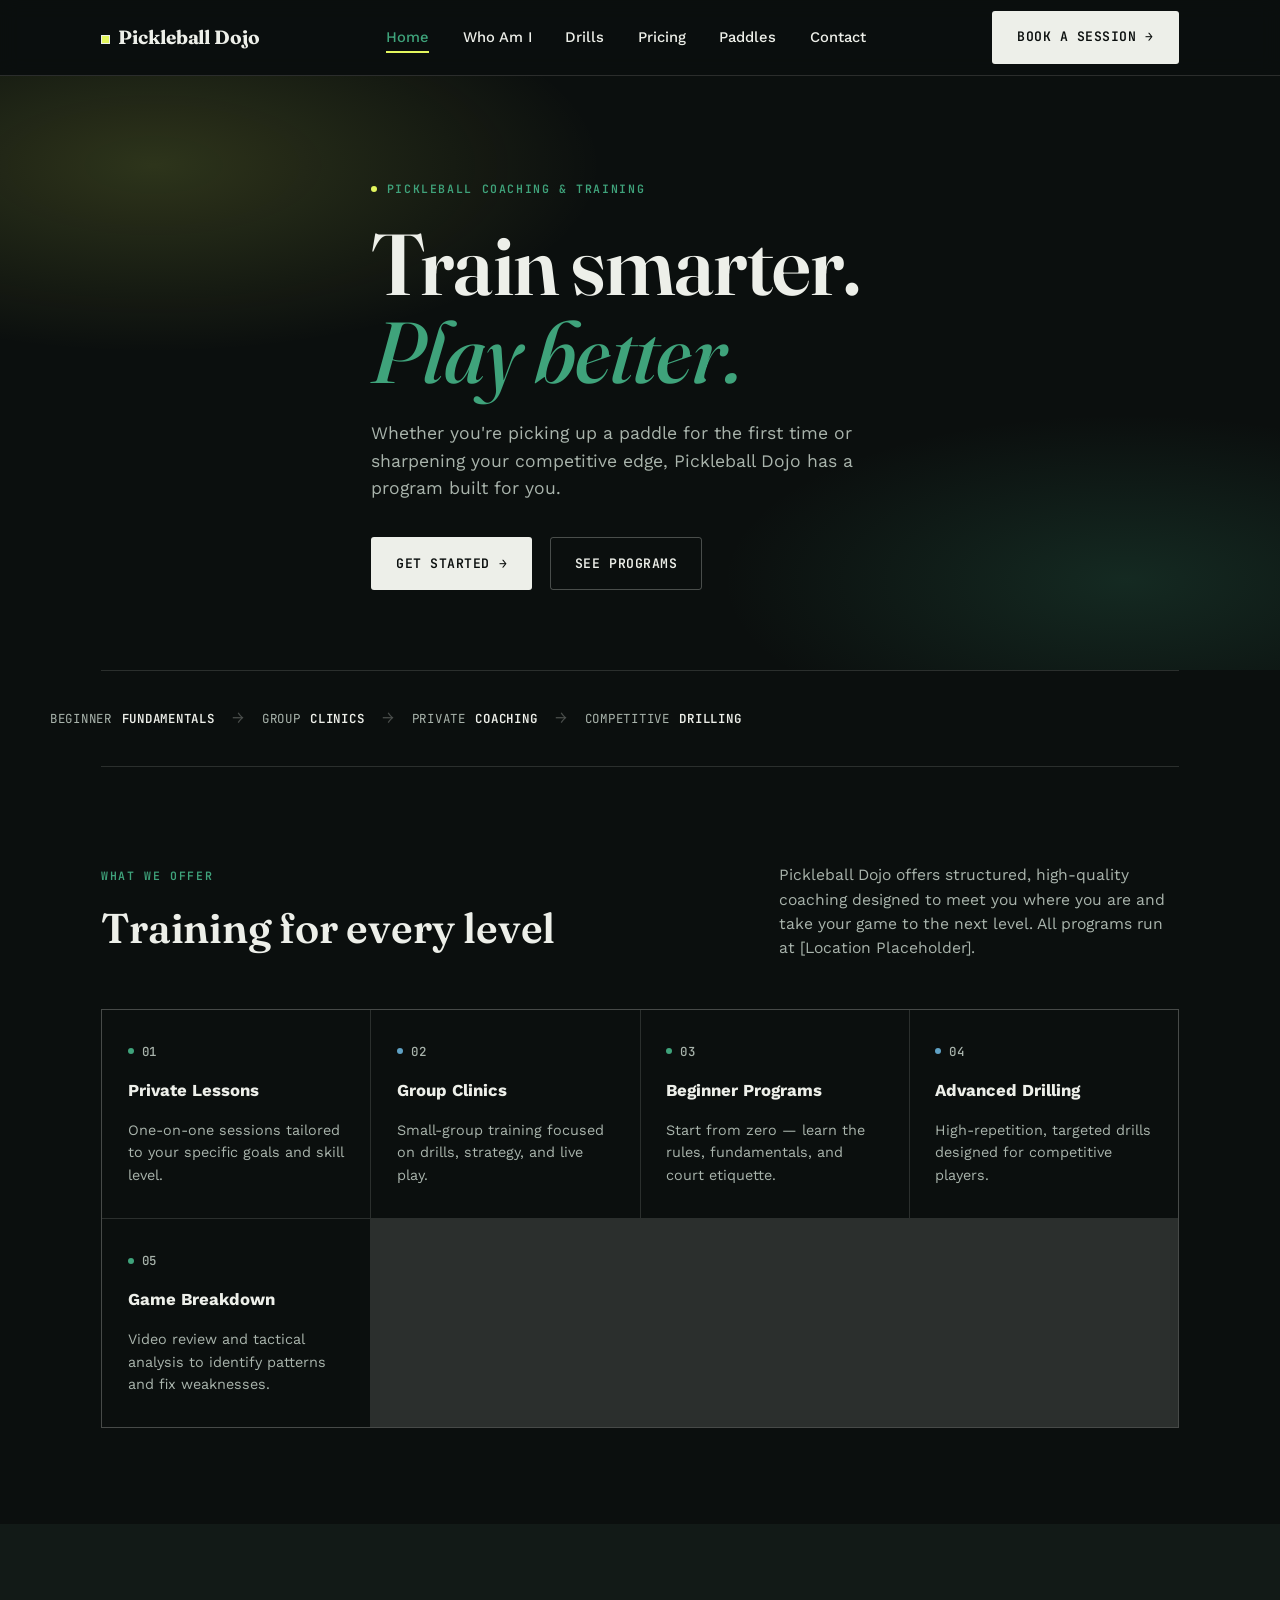
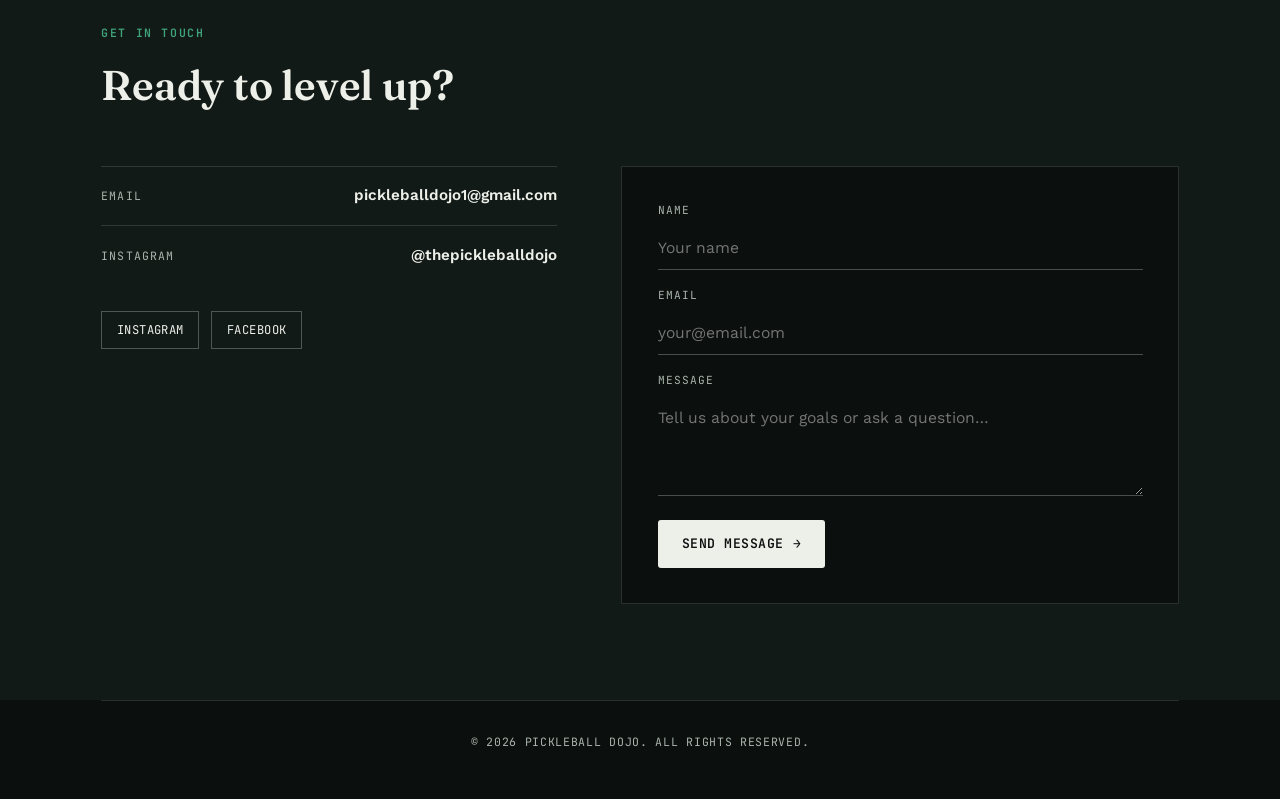
==== index.html @ ff153792 "Redesign site: dark court-inspired palette, Fraunces display type, level-path strip, quiet numbered " ====
<!DOCTYPE html>
<html lang="en">
<head>
  <meta charset="UTF-8" />
  <meta name="viewport" content="width=device-width, initial-scale=1.0" />
  <meta name="description" content="Pickleball Dojo — expert pickleball coaching and training programs for all skill levels." />
  <title>Pickleball Dojo</title>
  <link rel="preconnect" href="https://fonts.googleapis.com">
  <link rel="preconnect" href="https://fonts.gstatic.com" crossorigin>
  <link href="https://fonts.googleapis.com/css2?family=Fraunces:ital,opsz,wght@0,9..144,500;0,9..144,600;0,9..144,700;1,9..144,500&family=Work+Sans:wght@400;500;600;700&family=JetBrains+Mono:wght@500;600&display=swap" rel="stylesheet">
  <link rel="stylesheet" href="style.css" />
</head>
<body>

  <!-- ===== NAV ===== -->
  <header>
    <div class="wrap nav-row">
      <a href="index.html" class="brand"><span class="mark"></span>Pickleball Dojo</a>
      <ul class="nav-links">
        <li><a href="index.html" class="active">Home</a></li>
        <li><a href="about.html">Who Am I</a></li>
        <li><a href="drills.html">Drills</a></li>
        <li><a href="pricing.html">Pricing</a></li>
        <li><a href="paddles.html">Paddles</a></li>
        <li><a href="index.html#contact">Contact</a></li>
      </ul>
      <a href="#contact" class="btn btn-primary nav-cta">Book a session <span class="arrow">→</span></a>
      <button class="nav-toggle" aria-label="Toggle navigation" aria-expanded="false">
        <span></span><span></span><span></span>
      </button>
    </div>
  </header>

  <!-- ===== HERO ===== -->
  <section class="hero" id="home">
    <div class="hero-split" aria-hidden="true"></div>
    <div class="wrap hero-grid">
      <div class="hero-eyebrow-row"><span class="dot"></span><span class="eyebrow">Pickleball Coaching &amp; Training</span></div>
      <h1>Train smarter.<br><em>Play better.</em></h1>
      <p class="lede">
        <!-- TODO: Replace with your real tagline/description -->
        Whether you're picking up a paddle for the first time or sharpening your competitive edge, Pickleball Dojo has a program built for you.
      </p>
      <div class="hero-actions">
        <a href="#contact" class="btn btn-primary">Get started <span class="arrow">→</span></a>
        <a href="#services" class="btn btn-ghost">See programs</a>
      </div>
    </div>
  </section>

  <div class="wrap"><div class="rule"></div></div>
  <div class="wrap path">
    <div class="path-step">Beginner <b>Fundamentals</b></div>
    <span class="path-arrow">→</span>
    <div class="path-step">Group <b>Clinics</b></div>
    <span class="path-arrow">→</span>
    <div class="path-step">Private <b>Coaching</b></div>
    <span class="path-arrow">→</span>
    <div class="path-step">Competitive <b>Drilling</b></div>
  </div>
  <div class="wrap"><div class="rule"></div></div>

  <!-- ===== SERVICES ===== -->
  <section id="services">
    <div class="wrap">
      <div class="section-head reveal">
        <div>
          <span class="eyebrow">What we offer</span>
          <h2>Training for every level</h2>
        </div>
        <p>
          <!-- TODO: Replace with your real about/intro paragraph -->
          Pickleball Dojo offers structured, high-quality coaching designed to meet you where you are and take your game to the next level. All programs run at [Location Placeholder].
        </p>
      </div>
    </div>
    <div class="wrap">
      <div class="cards reveal">
        <div class="card">
          <span class="tile"><span class="dot"></span>01</span>
          <h3>Private Lessons</h3>
          <p>One-on-one sessions tailored to your specific goals and skill level.</p>
        </div>
        <div class="card">
          <span class="tile"><span class="dot"></span>02</span>
          <h3>Group Clinics</h3>
          <p>Small-group training focused on drills, strategy, and live play.</p>
        </div>
        <div class="card">
          <span class="tile"><span class="dot"></span>03</span>
          <h3>Beginner Programs</h3>
          <p>Start from zero — learn the rules, fundamentals, and court etiquette.</p>
        </div>
        <div class="card">
          <span class="tile"><span class="dot"></span>04</span>
          <h3>Advanced Drilling</h3>
          <p>High-repetition, targeted drills designed for competitive players.</p>
        </div>
        <div class="card">
          <span class="tile"><span class="dot"></span>05</span>
          <h3>Game Breakdown</h3>
          <p>Video review and tactical analysis to identify patterns and fix weaknesses.</p>
        </div>
      </div>
    </div>
  </section>

  <!-- ===== CONTACT ===== -->
  <section id="contact">
    <div class="wrap">
      <div class="section-head reveal">
        <div>
          <span class="eyebrow">Get in touch</span>
          <h2>Ready to level up?</h2>
        </div>
      </div>
      <div class="contact-grid reveal">
        <div>
          <div class="info-row"><span class="k">Email</span><a href="mailto:pickleballdojo1@gmail.com">pickleballdojo1@gmail.com</a></div>
          <div class="info-row"><span class="k">Instagram</span><a href="https://www.instagram.com/thepickleballdojo/" target="_blank" rel="noopener">@thepickleballdojo</a></div>
          <div class="social-row">
            <a href="https://www.instagram.com/thepickleballdojo/" target="_blank" rel="noopener">Instagram</a>
            <!-- TODO: Replace # with your real Facebook URL -->
            <a href="#" target="_blank" rel="noopener">Facebook</a>
          </div>
        </div>

        <!--
          TODO: To make this form work on GitHub Pages:
          1. Sign up free at https://formspree.io
          2. Create a form and copy your endpoint ID
          3. Replace REPLACE_ME below with your Formspree form ID
          e.g. action="https://formspree.io/f/abcd1234"
        -->
        <form action="https://formspree.io/f/REPLACE_ME" method="POST">
          <div class="field"><label for="name">Name</label><input id="name" name="name" type="text" placeholder="Your name" required /></div>
          <div class="field"><label for="email">Email</label><input id="email" name="email" type="email" placeholder="your@email.com" required /></div>
          <div class="field"><label for="message">Message</label><textarea id="message" name="message" placeholder="Tell us about your goals or ask a question…" required></textarea></div>
          <button class="btn btn-primary" type="submit">Send message <span class="arrow">→</span></button>
        </form>
      </div>
    </div>
  </section>

  <!-- ===== FOOTER ===== -->
  <div class="wrap">
    <footer>
      <p>&copy; 2026 Pickleball Dojo. All rights reserved.</p>
    </footer>
  </div>

  <script src="nav.js" defer></script>
</body>
</html>
---- style.css ----
/* ============================================================
   Tokens — committed dark identity ("Night Match" ground +
   Fraunces display type). Not a light/dark toggle: this is
   the site's actual palette.
   ============================================================ */
:root {
  --paper: #0B0F0E;
  --paper-raised: #121A17;
  --ink: #EDEFE9;
  --ink-soft: #A9B4AC;
  --court-green: #3FA37B;
  --court-green-deep: #2E7F5E;
  --court-blue: #5FA1C4;
  --court-blue-deep: #4A87A6;
  --optic: #E3F65E;
  --optic-ink: #15200B;
  --line: rgba(237, 239, 233, 0.14);
  --line-strong: rgba(237, 239, 233, 0.28);
  --shadow: 0 1px 2px rgba(0,0,0,0.35);

  --display: "Fraunces", Georgia, serif;
  --body: "Work Sans", system-ui, sans-serif;
  --mono: "JetBrains Mono", ui-monospace, monospace;

  --nav-h: 76px;
  --edge: clamp(1.5rem, 4vw, 3.5rem);
}

/* ============================================================
   Reset & Base
   ============================================================ */
* { box-sizing: border-box; }
html { scroll-behavior: smooth; }
body {
  margin: 0;
  background: var(--paper);
  color: var(--ink);
  font-family: var(--body);
  line-height: 1.55;
  -webkit-font-smoothing: antialiased;
}
img { max-width: 100%; display: block; }
a { color: inherit; }
h1, h2, h3 { font-family: var(--display); text-wrap: balance; margin: 0; }
p { margin: 0; }
ul { margin: 0; padding: 0; list-style: none; }
button { font-family: inherit; }
:focus-visible { outline: 2px solid var(--optic); outline-offset: 3px; }

.wrap {
  max-width: 1180px;
  margin: 0 auto;
  padding-left: var(--edge);
  padding-right: var(--edge);
}

.rule { border-top: 1px solid var(--line); }

.eyebrow {
  font-family: var(--mono);
  font-size: 0.72rem;
  font-weight: 600;
  letter-spacing: 0.14em;
  text-transform: uppercase;
  color: var(--court-green);
}

/* ============================================================
   Buttons
   ============================================================ */
.btn {
  display: inline-flex;
  align-items: center;
  gap: 0.55rem;
  font-family: var(--mono);
  font-size: 0.82rem;
  font-weight: 600;
  letter-spacing: 0.04em;
  text-transform: uppercase;
  text-decoration: none;
  padding: 0.95rem 1.5rem;
  border-radius: 3px;
  border: 1px solid transparent;
  cursor: pointer;
  transition: transform 0.15s ease, background 0.15s ease, color 0.15s ease, border-color .15s ease;
}
.btn-primary {
  background: var(--ink);
  color: var(--paper);
}
.btn-primary:hover { transform: translateY(-2px); background: var(--optic); color: var(--optic-ink); }
.btn-primary .arrow { transition: transform .2s ease; }
.btn-primary:hover .arrow { transform: translateX(3px); }

.btn-ghost {
  background: transparent;
  border-color: var(--line-strong);
  color: var(--ink);
}
.btn-ghost:hover { border-color: var(--court-green); color: var(--court-green); }

/* ============================================================
   Nav
   ============================================================ */
header {
  position: sticky;
  top: 0;
  z-index: 50;
  height: var(--nav-h);
  display: flex;
  align-items: center;
  background: color-mix(in srgb, var(--paper) 86%, transparent);
  backdrop-filter: blur(10px);
  -webkit-backdrop-filter: blur(10px);
  border-bottom: 1px solid var(--line);
}
.nav-row {
  display: flex;
  align-items: center;
  justify-content: space-between;
  width: 100%;
}
.brand {
  display: flex;
  align-items: baseline;
  gap: 0.5rem;
  text-decoration: none;
  font-family: var(--display);
  font-weight: 700;
  font-size: 1.2rem;
  letter-spacing: -0.005em;
}
.brand .mark {
  width: 9px; height: 9px;
  background: var(--optic);
  border: 1px solid var(--ink);
  display: inline-block;
}

.nav-links {
  display: flex;
  align-items: center;
  gap: 2.1rem;
}
.nav-links a {
  font-size: 0.92rem;
  font-weight: 500;
  text-decoration: none;
  position: relative;
  padding: 0.3rem 0;
}
.nav-links a.active { color: var(--court-green); }
.nav-links a:not(.active):hover { color: var(--court-green); }
.nav-links a.active::after {
  content: "";
  position: absolute;
  left: 0; right: 0; bottom: -2px;
  height: 2px;
  background: var(--optic);
}
.nav-cta { display: none; }
@media (min-width: 900px) { .nav-cta { display: inline-flex; } }

.nav-toggle {
  display: flex;
  flex-direction: column;
  gap: 5px;
  background: none;
  border: none;
  cursor: pointer;
  padding: 0.4rem;
}
.nav-toggle span { width: 22px; height: 2px; background: var(--ink); }
@media (min-width: 900px) { .nav-toggle { display: none; } }
@media (max-width: 899px) {
  .nav-links {
    position: fixed;
    inset: var(--nav-h) 0 auto 0;
    flex-direction: column;
    align-items: stretch;
    gap: 0;
    background: var(--paper);
    border-bottom: 1px solid var(--line);
    max-height: 0;
    overflow: hidden;
    transition: max-height .25s ease;
  }
  .nav-links.open { max-height: 420px; }
  .nav-links a {
    padding: 1rem var(--edge);
    border-top: 1px solid var(--line);
  }
  .nav-links a.active::after { display: none; }
}

/* ============================================================
   Hero
   ============================================================ */
.hero {
  position: relative;
  overflow: hidden;
  padding-top: clamp(3.5rem, 9vw, 6.5rem);
  padding-bottom: clamp(3rem, 7vw, 5rem);
}
.hero-split {
  position: absolute;
  inset: 0;
  z-index: -1;
  background:
    radial-gradient(50% 45% at 12% 15%, color-mix(in srgb, var(--optic) 16%, transparent), transparent 70%),
    radial-gradient(45% 40% at 88% 85%, color-mix(in srgb, var(--court-green) 18%, transparent), transparent 70%);
}
.hero-grid { max-width: 640px; }

.hero-eyebrow-row {
  display: flex;
  align-items: center;
  gap: 0.6rem;
  margin-bottom: 1.4rem;
}
.hero-eyebrow-row .dot {
  width: 6px; height: 6px; border-radius: 50%;
  background: var(--optic);
}

.hero h1 {
  font-optical-sizing: auto;
  font-size: clamp(2.8rem, 7.2vw, 5.4rem);
  font-weight: 600;
  line-height: 1.02;
  letter-spacing: -0.01em;
}
.hero h1 em {
  font-style: italic;
  font-weight: 500;
  color: var(--court-green);
}

.hero p.lede {
  margin-top: 1.5rem;
  font-size: 1.1rem;
  color: var(--ink-soft);
  max-width: 46ch;
}

.hero-actions {
  display: flex;
  align-items: center;
  gap: 1.1rem;
  margin-top: 2.2rem;
  flex-wrap: wrap;
}

/* ============================================================
   Level path strip
   ============================================================ */
.path {
  padding: 2.2rem 0;
  display: flex;
  align-items: center;
  gap: 0;
  overflow-x: auto;
}
.path-step {
  display: flex;
  align-items: baseline;
  gap: 0.6rem;
  font-family: var(--mono);
  font-size: 0.78rem;
  letter-spacing: 0.06em;
  text-transform: uppercase;
  color: var(--ink-soft);
  white-space: nowrap;
  padding-right: 1.1rem;
}
.path-step b { color: var(--ink); font-weight: 600; }
.path-arrow { color: var(--line-strong); padding-right: 1.1rem; }

/* ============================================================
   Section shared
   ============================================================ */
section { padding: clamp(3.5rem, 8vw, 6rem) 0; }
.section-head {
  display: flex;
  justify-content: space-between;
  align-items: flex-end;
  gap: 2rem;
  margin-bottom: 3rem;
  flex-wrap: wrap;
}
.section-head h2 {
  font-optical-sizing: auto;
  font-size: clamp(1.9rem, 3.6vw, 2.6rem);
  font-weight: 600;
  letter-spacing: -0.005em;
  margin-top: 0.5rem;
}
.section-head p {
  max-width: 40ch;
  color: var(--ink-soft);
  font-size: 0.98rem;
}

.reveal {
  opacity: 0;
  transform: translateY(14px);
  transition: opacity .5s ease, transform .5s ease;
}
.reveal.in { opacity: 1; transform: none; }
@media (prefers-reduced-motion: reduce) {
  .reveal { opacity: 1; transform: none; transition: none; }
}

/* ============================================================
   Services — "shot cards"
   ============================================================ */
.cards {
  display: grid;
  grid-template-columns: repeat(auto-fit, minmax(230px, 1fr));
  gap: 1px;
  background: var(--line);
  border: 1px solid var(--line);
}
.card {
  background: var(--paper);
  padding: 2rem 1.6rem;
  display: flex;
  flex-direction: column;
  gap: 1rem;
  transition: background .2s ease;
}
.card:hover { background: var(--paper-raised); }
.card .tile {
  display: flex;
  align-items: center;
  gap: 0.5rem;
  font-family: var(--mono);
  font-weight: 500;
  font-size: 0.78rem;
  letter-spacing: 0.05em;
  color: var(--ink-soft);
}
.card .tile .dot {
  width: 6px; height: 6px; border-radius: 50%;
  background: var(--court-green);
}
.card:nth-child(even) .tile .dot { background: var(--court-blue); }
.card h3 { font-size: 1.05rem; font-weight: 700; font-family: var(--body); }
.card p { font-size: 0.9rem; color: var(--ink-soft); }

/* ============================================================
   Contact — "match card"
   ============================================================ */
#contact { background: var(--paper-raised); }
.contact-grid {
  display: grid;
  grid-template-columns: 0.9fr 1.1fr;
  gap: clamp(2rem, 5vw, 4rem);
}
@media (max-width: 800px) { .contact-grid { grid-template-columns: 1fr; } }

.info-row {
  display: flex;
  justify-content: space-between;
  align-items: center;
  padding: 1.1rem 0;
  border-top: 1px solid var(--line);
  font-size: 0.95rem;
}
.info-row:last-child { border-bottom: 1px solid var(--line); }
.info-row .k { font-family: var(--mono); font-size: 0.72rem; letter-spacing: 0.1em; text-transform: uppercase; color: var(--ink-soft); }
.info-row a { text-decoration: none; font-weight: 600; }
.info-row a:hover { color: var(--court-green); }

.social-row { display: flex; gap: 0.75rem; margin-top: 1.6rem; }
.social-row a {
  font-family: var(--mono);
  font-size: 0.76rem;
  text-transform: uppercase;
  letter-spacing: 0.04em;
  text-decoration: none;
  border: 1px solid var(--line-strong);
  padding: 0.55rem 0.9rem;
  transition: border-color .15s ease, color .15s ease;
}
.social-row a:hover { border-color: var(--court-green); color: var(--court-green); }

form {
  display: flex;
  flex-direction: column;
  gap: 1.1rem;
  background: var(--paper);
  border: 1px solid var(--line);
  padding: clamp(1.5rem, 3vw, 2.2rem);
}
.field { display: flex; flex-direction: column; gap: 0.4rem; }
.field label {
  font-family: var(--mono);
  font-size: 0.7rem;
  letter-spacing: 0.1em;
  text-transform: uppercase;
  color: var(--ink-soft);
}
.field input, .field textarea {
  font-family: var(--body);
  font-size: 0.98rem;
  padding: 0.75rem 0;
  border: none;
  border-bottom: 1px solid var(--line-strong);
  background: transparent;
  color: var(--ink);
}
.field input:focus, .field textarea:focus {
  outline: none;
  border-color: var(--court-green);
}
.field textarea { resize: vertical; min-height: 100px; }
form .btn-primary { align-self: flex-start; margin-top: 0.4rem; border: none; }

/* ============================================================
   Placeholder pages (About / Drills / Pricing / Paddles stubs)
   ============================================================ */
.placeholder-section {
  position: relative;
  overflow: hidden;
  min-height: calc(100vh - var(--nav-h));
  display: flex;
  align-items: center;
  justify-content: center;
  text-align: center;
}
.placeholder-section .wrap { max-width: 640px; }
.placeholder-section .stub-title {
  font-optical-sizing: auto;
  font-weight: 600;
  font-size: clamp(2.2rem, 5vw, 3.4rem);
  letter-spacing: -0.01em;
  line-height: 1.05;
  margin: 0.9rem 0 1.2rem;
}
.placeholder-section .stub-blurb {
  color: var(--ink-soft);
  font-size: 1.05rem;
  margin-bottom: 2rem;
}

/* ============================================================
   Footer
   ============================================================ */
footer {
  padding: 2rem 0 3rem;
  text-align: center;
  font-family: var(--mono);
  font-size: 0.72rem;
  letter-spacing: 0.06em;
  text-transform: uppercase;
  color: var(--ink-soft);
  border-top: 1px solid var(--line);
}
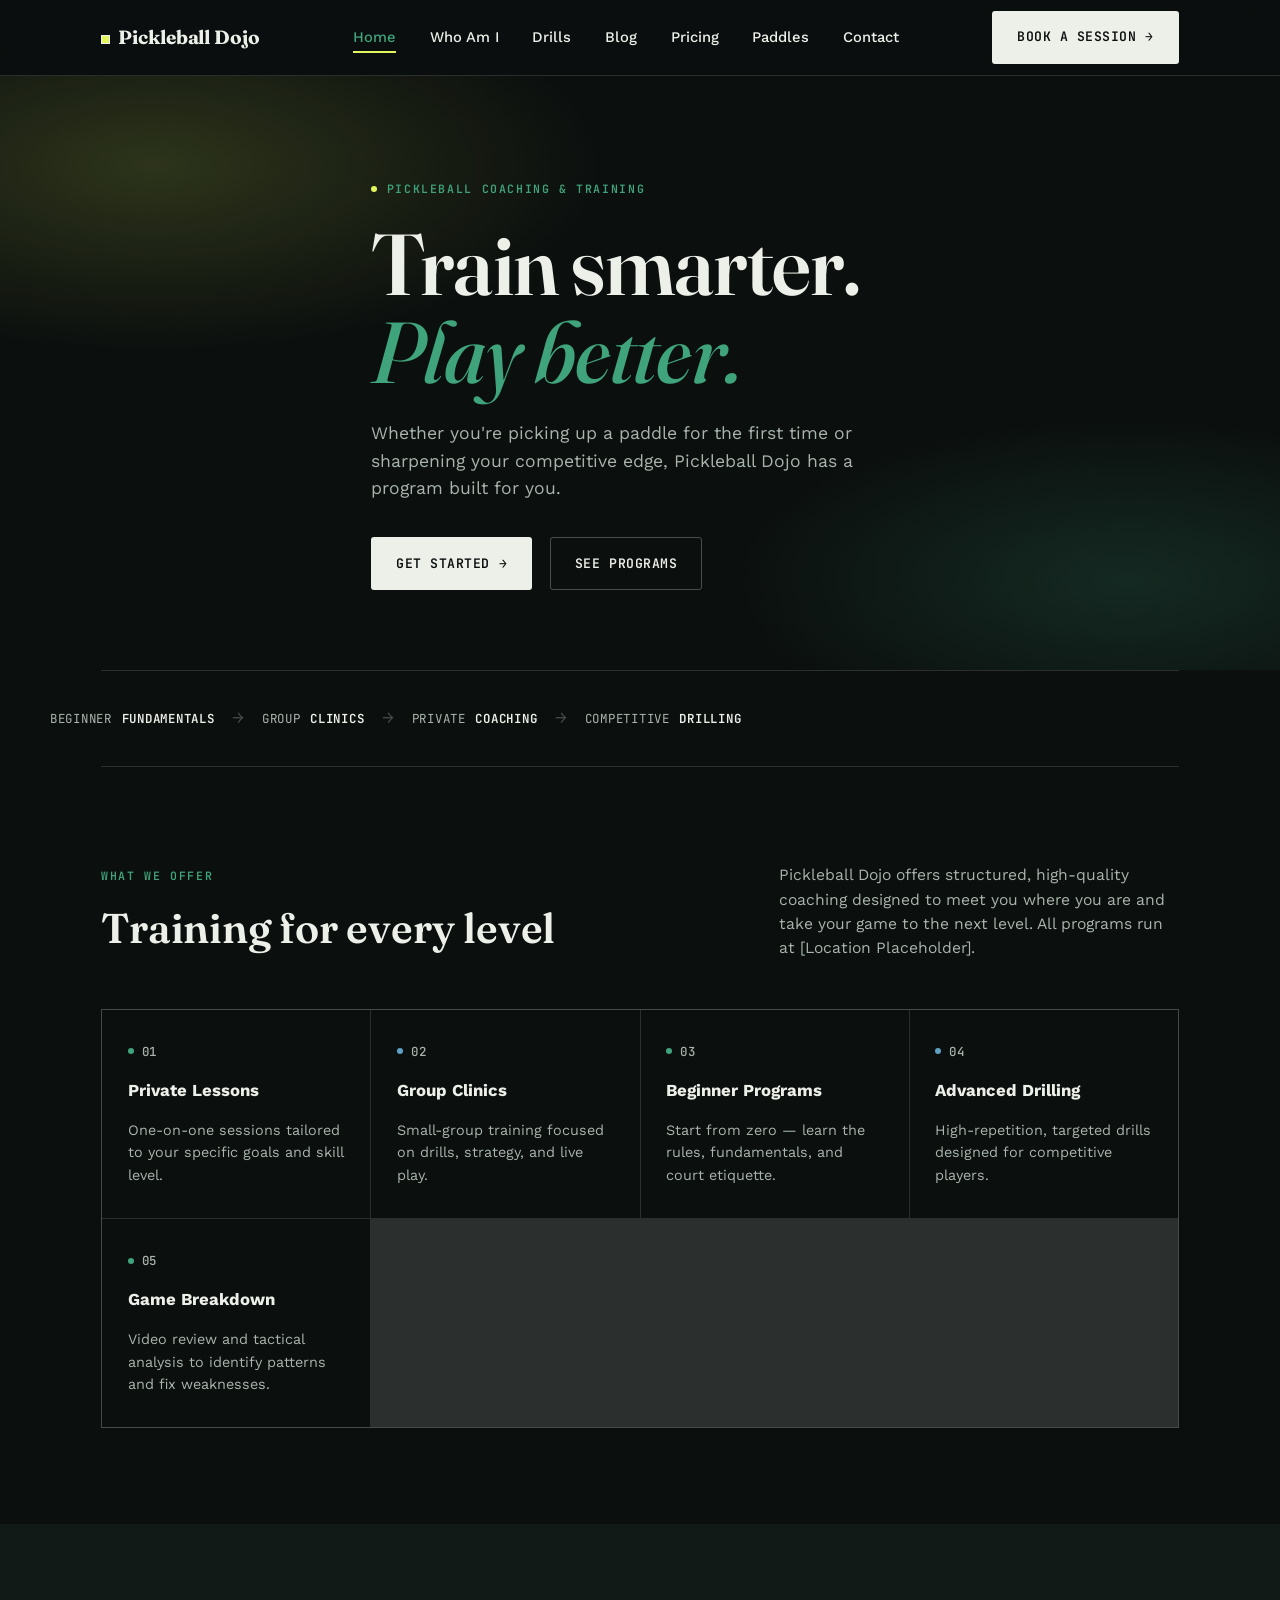
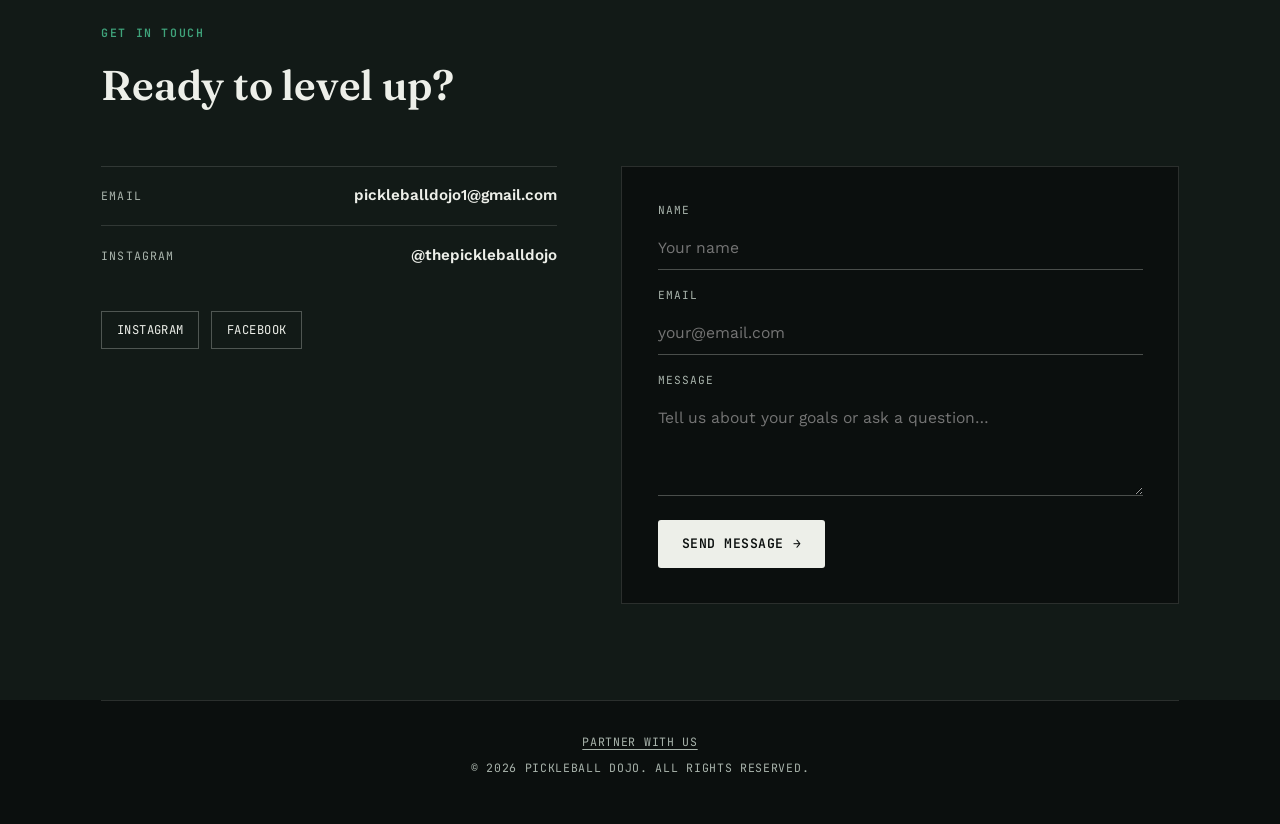
==== commit dc9fac8c: "Add Blog, Sponsors, and real About content; wire up CourtReserve booking links and Side Out Tsunami " ====
--- a/index.html
+++ b/index.html
@@ -20,11 +20,12 @@
         <li><a href="index.html" class="active">Home</a></li>
         <li><a href="about.html">Who Am I</a></li>
         <li><a href="drills.html">Drills</a></li>
+        <li><a href="blog.html">Blog</a></li>
         <li><a href="pricing.html">Pricing</a></li>
         <li><a href="paddles.html">Paddles</a></li>
         <li><a href="index.html#contact">Contact</a></li>
       </ul>
-      <a href="#contact" class="btn btn-primary nav-cta">Book a session <span class="arrow">→</span></a>
+      <a href="https://app.courtreserve.com/Online/publicbookings/16870/landing" target="_blank" rel="noopener" class="btn btn-primary nav-cta">Book a session <span class="arrow">→</span></a>
       <button class="nav-toggle" aria-label="Toggle navigation" aria-expanded="false">
         <span></span><span></span><span></span>
       </button>
@@ -32,6 +33,7 @@
   </header>
 
   <!-- ===== HERO ===== -->
+  <!-- TODO: "Get started" and the nav "Book a session" button both link to your CourtReserve public booking page — update the URL here and in nav-cta if it ever changes. -->
   <section class="hero" id="home">
     <div class="hero-split" aria-hidden="true"></div>
     <div class="wrap hero-grid">
@@ -42,7 +44,7 @@
         Whether you're picking up a paddle for the first time or sharpening your competitive edge, Pickleball Dojo has a program built for you.
       </p>
       <div class="hero-actions">
-        <a href="#contact" class="btn btn-primary">Get started <span class="arrow">→</span></a>
+        <a href="https://app.courtreserve.com/Online/publicbookings/16870/landing" target="_blank" rel="noopener" class="btn btn-primary">Get started <span class="arrow">→</span></a>
         <a href="#services" class="btn btn-ghost">See programs</a>
       </div>
     </div>
@@ -145,6 +147,7 @@
   <!-- ===== FOOTER ===== -->
   <div class="wrap">
     <footer>
+      <p><a href="sponsors.html">Partner with us</a></p>
       <p>&copy; 2026 Pickleball Dojo. All rights reserved.</p>
     </footer>
   </div>
--- a/style.css
+++ b/style.css
@@ -457,3 +457,62 @@
   color: var(--ink-soft);
   border-top: 1px solid var(--line);
 }
+
+/* ============================================================
+   Sessions list (About page)
+   ============================================================ */
+.sessions { border-top: 1px solid var(--line); margin-top: 0.5rem; }
+.session-row {
+  display: grid;
+  grid-template-columns: 11rem 1fr;
+  gap: 1.2rem;
+  padding: 1.1rem 0;
+  border-bottom: 1px solid var(--line);
+}
+.session-row .when {
+  font-family: var(--mono);
+  font-size: 0.76rem;
+  letter-spacing: 0.05em;
+  text-transform: uppercase;
+  color: var(--ink-soft);
+}
+.session-row .what { font-size: 0.95rem; }
+.session-row .what b { font-weight: 600; }
+@media (max-width: 640px) {
+  .session-row { grid-template-columns: 1fr; gap: 0.3rem; }
+}
+
+/* ============================================================
+   Blog post cards
+   ============================================================ */
+.post-date {
+  display: block;
+  font-family: var(--mono);
+  font-size: 0.74rem;
+  letter-spacing: 0.06em;
+  text-transform: uppercase;
+  color: var(--ink-soft);
+}
+.card .read-more {
+  color: var(--court-green);
+  font-weight: 600;
+  font-size: 0.85rem;
+  text-decoration: none;
+}
+.card .read-more:hover { text-decoration: underline; }
+
+/* ============================================================
+   Footer (multi-row, with quiet secondary link)
+   ============================================================ */
+footer {
+  display: flex;
+  flex-direction: column;
+  align-items: center;
+  gap: 0.5rem;
+}
+footer a {
+  color: var(--ink-soft);
+  text-decoration: underline;
+  text-underline-offset: 3px;
+}
+footer a:hover { color: var(--court-green); }
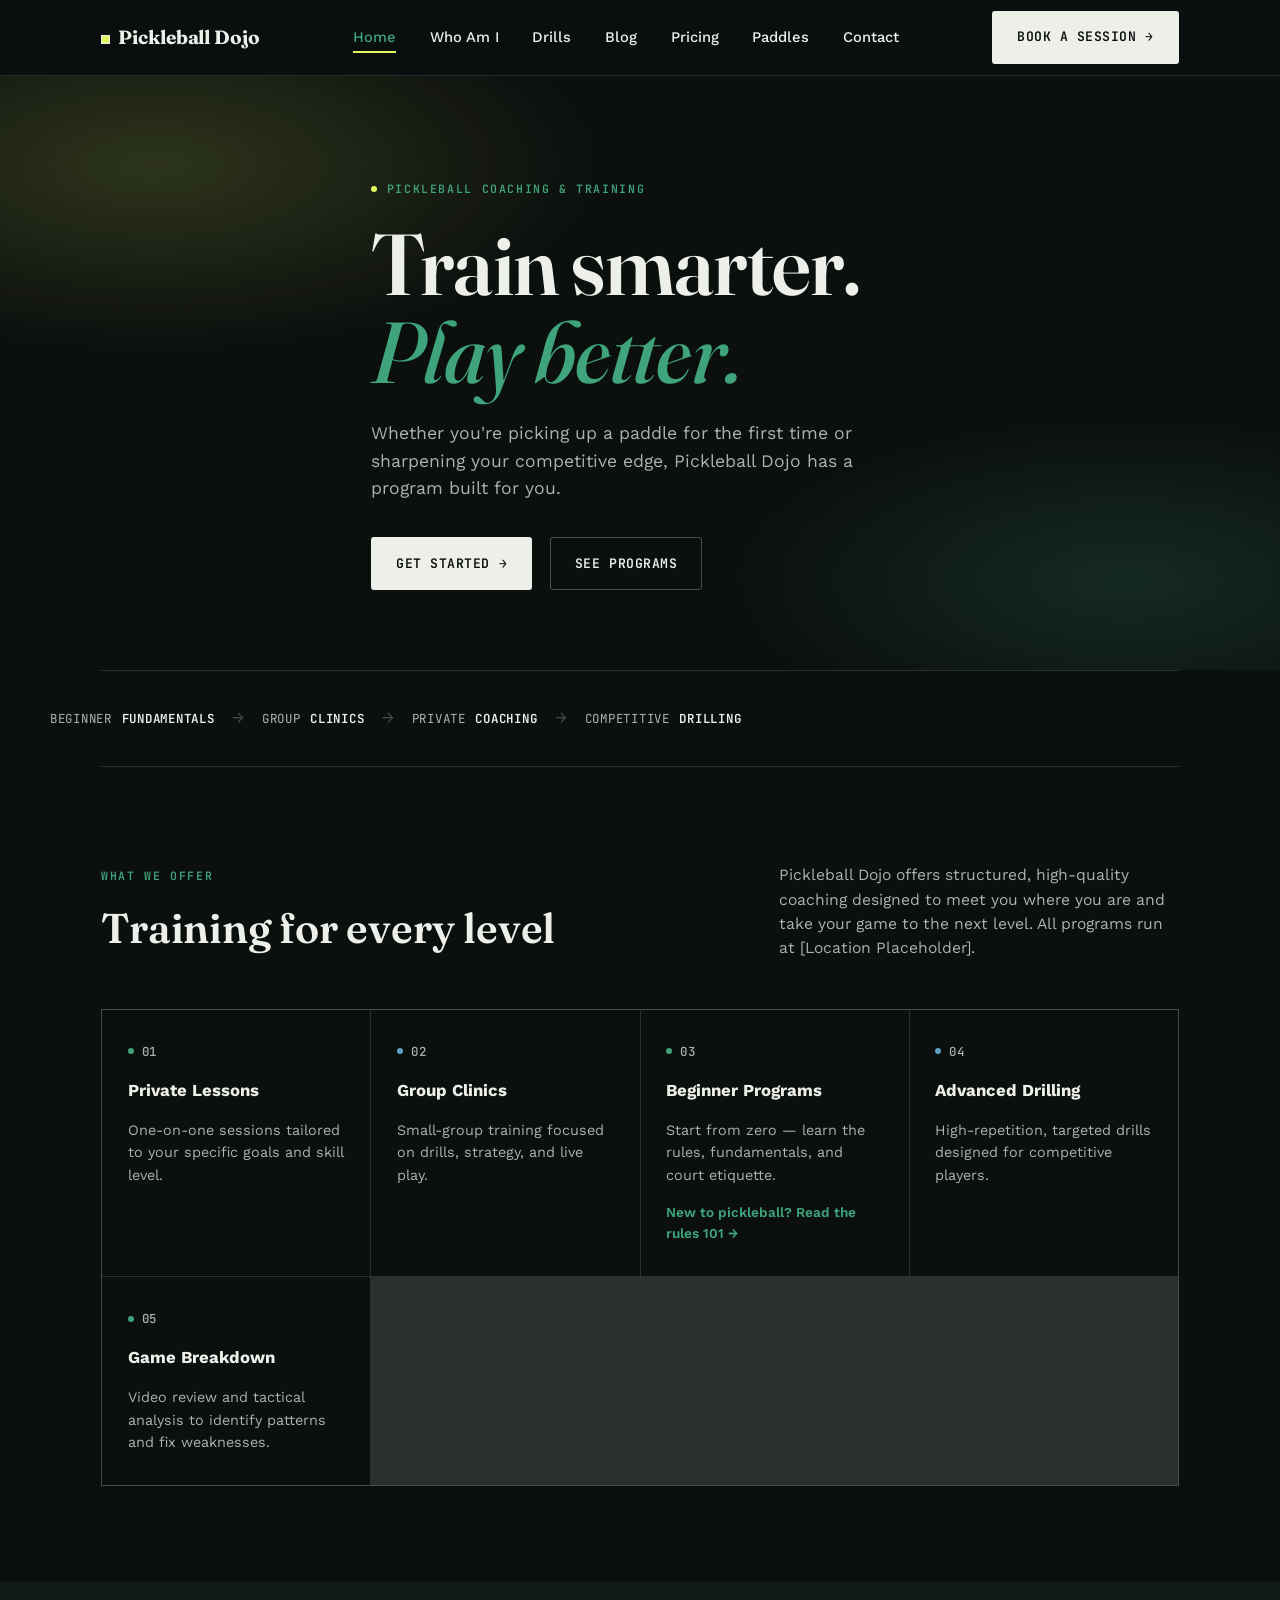
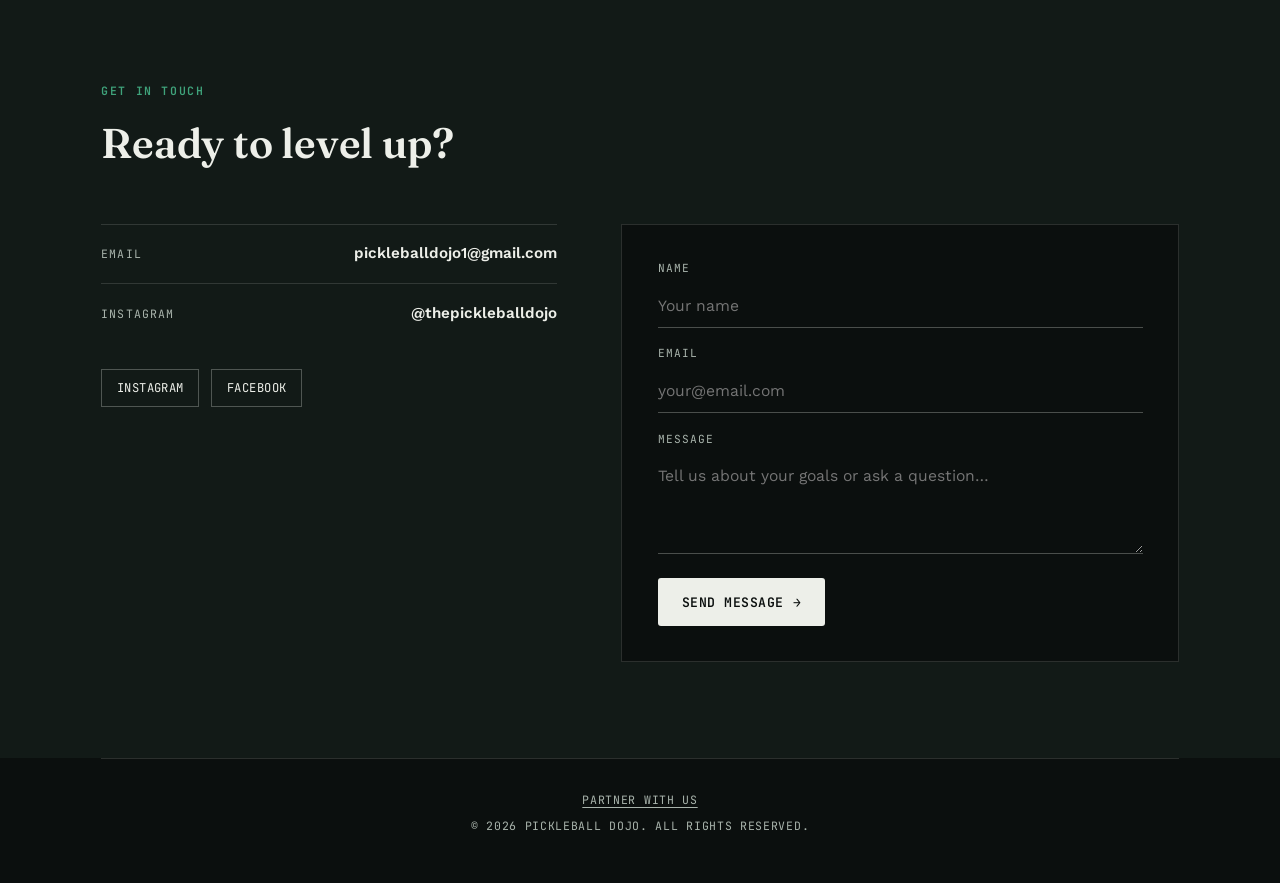
==== commit 39a60b9e: "Add Pickleball 101 rules link on Beginner Programs card and as pinned resource on Blog page" ====
--- a/index.html
+++ b/index.html
@@ -92,6 +92,7 @@
           <span class="tile"><span class="dot"></span>03</span>
           <h3>Beginner Programs</h3>
           <p>Start from zero — learn the rules, fundamentals, and court etiquette.</p>
+          <a href="https://thepickleballdojo.substack.com/p/rules-of-pickleball" target="_blank" rel="noopener" class="read-more">New to pickleball? Read the rules 101 →</a>
         </div>
         <div class="card">
           <span class="tile"><span class="dot"></span>04</span>
--- a/style.css
+++ b/style.css
@@ -516,3 +516,35 @@
   text-underline-offset: 3px;
 }
 footer a:hover { color: var(--court-green); }
+
+/* ============================================================
+   Pinned resource callout (e.g. "Start Here" on Blog page)
+   ============================================================ */
+.pinned-resource {
+  display: flex;
+  align-items: center;
+  justify-content: space-between;
+  gap: 1.5rem;
+  flex-wrap: wrap;
+  border: 1px solid var(--line-strong);
+  border-left: 3px solid var(--optic);
+  padding: 1.4rem 1.6rem;
+}
+.pinned-resource .label {
+  display: block;
+  font-family: var(--mono);
+  font-size: 0.72rem;
+  letter-spacing: 0.1em;
+  text-transform: uppercase;
+  color: var(--ink-soft);
+  margin-bottom: 0.3rem;
+}
+.pinned-resource h3 { font-size: 1.05rem; font-weight: 700; font-family: var(--body); }
+.pinned-resource .cta-link {
+  color: var(--court-green);
+  font-weight: 600;
+  font-size: 0.9rem;
+  text-decoration: none;
+  white-space: nowrap;
+}
+.pinned-resource .cta-link:hover { text-decoration: underline; }
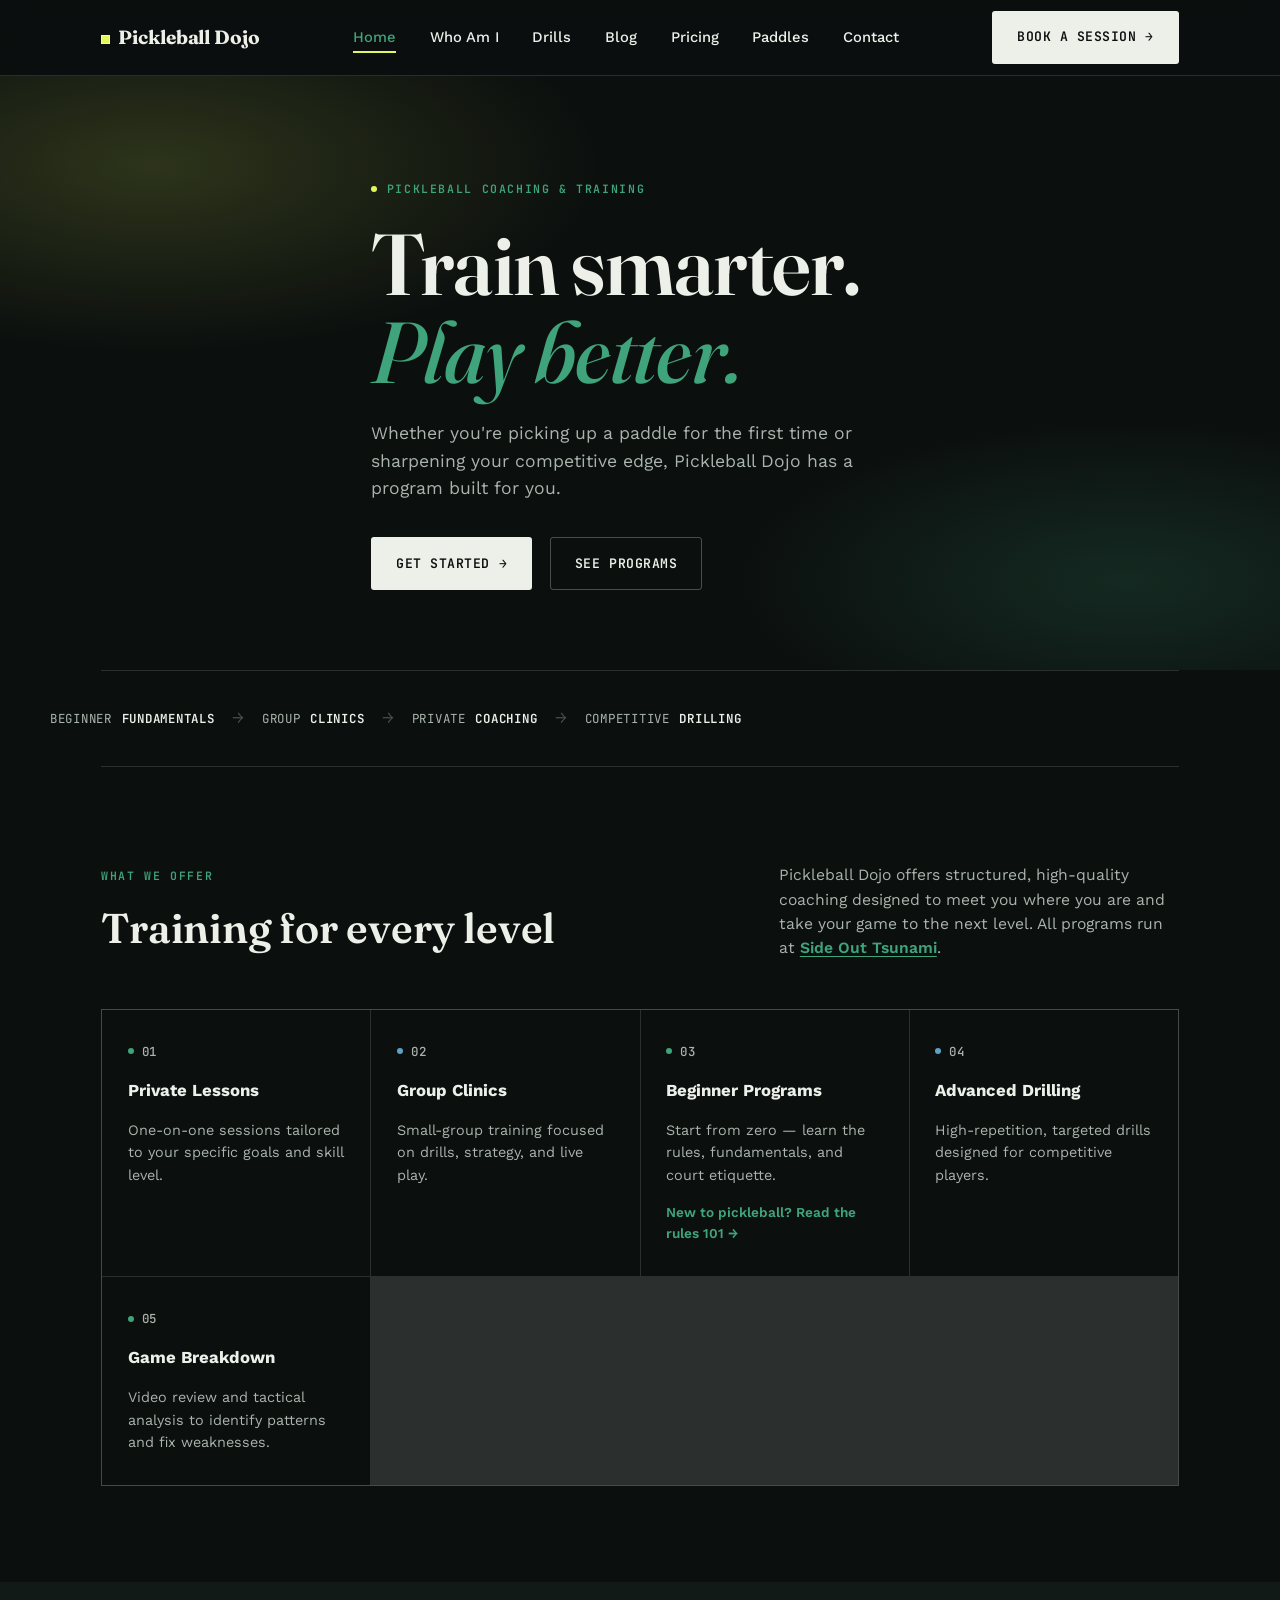
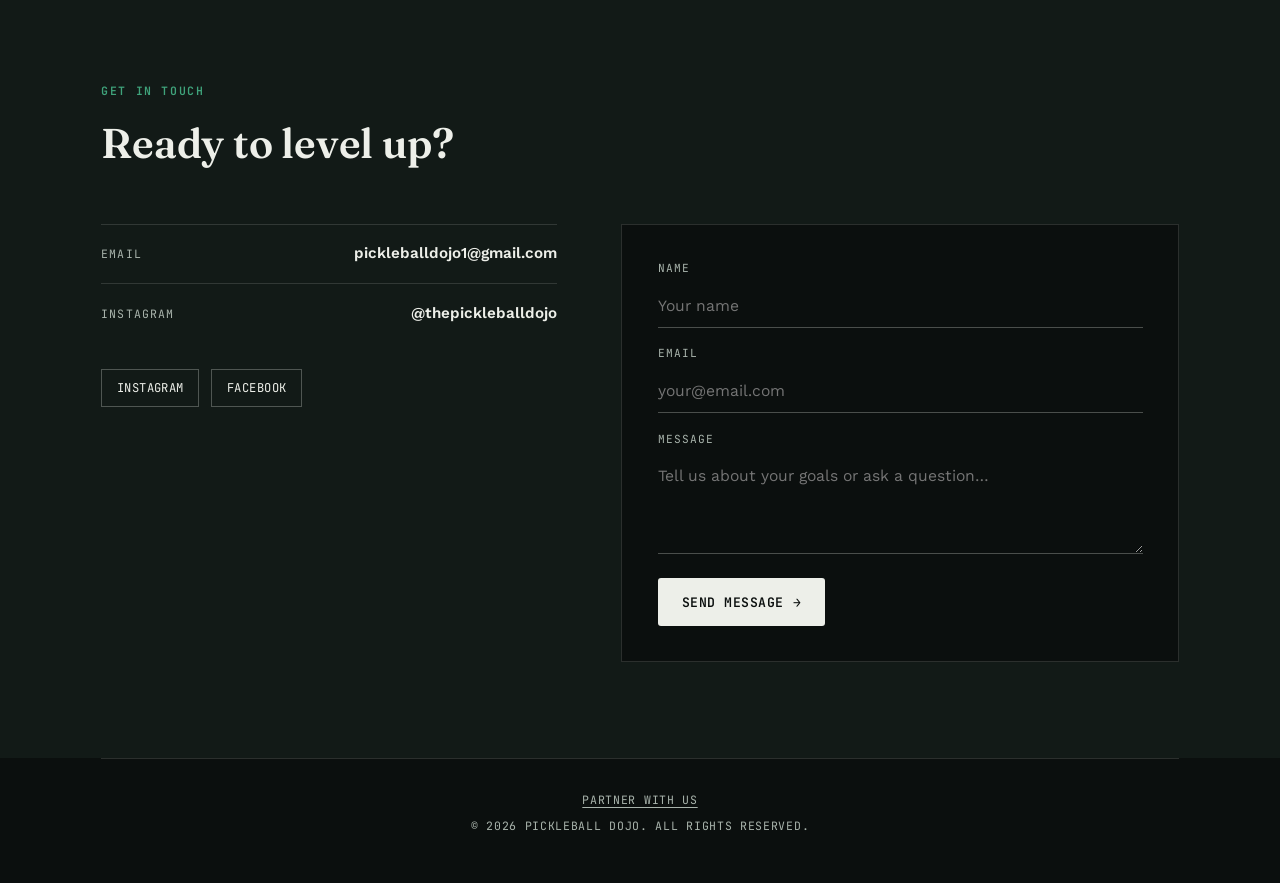
==== commit dca77cf3: "Fill in Side Out Tsunami as program location, linked to their site" ====
--- a/index.html
+++ b/index.html
@@ -71,8 +71,7 @@
           <h2>Training for every level</h2>
         </div>
         <p>
-          <!-- TODO: Replace with your real about/intro paragraph -->
-          Pickleball Dojo offers structured, high-quality coaching designed to meet you where you are and take your game to the next level. All programs run at [Location Placeholder].
+          Pickleball Dojo offers structured, high-quality coaching designed to meet you where you are and take your game to the next level. All programs run at <a href="https://sideouttsunami.com/" target="_blank" rel="noopener" class="inline-link">Side Out Tsunami</a>.
         </p>
       </div>
     </div>
--- a/style.css
+++ b/style.css
@@ -548,3 +548,14 @@
   white-space: nowrap;
 }
 .pinned-resource .cta-link:hover { text-decoration: underline; }
+
+/* ============================================================
+   Inline links within prose (e.g. venue name in the services intro)
+   ============================================================ */
+.inline-link {
+  color: var(--court-green);
+  text-decoration: underline;
+  text-underline-offset: 3px;
+  font-weight: 600;
+}
+.inline-link:hover { color: var(--optic); }
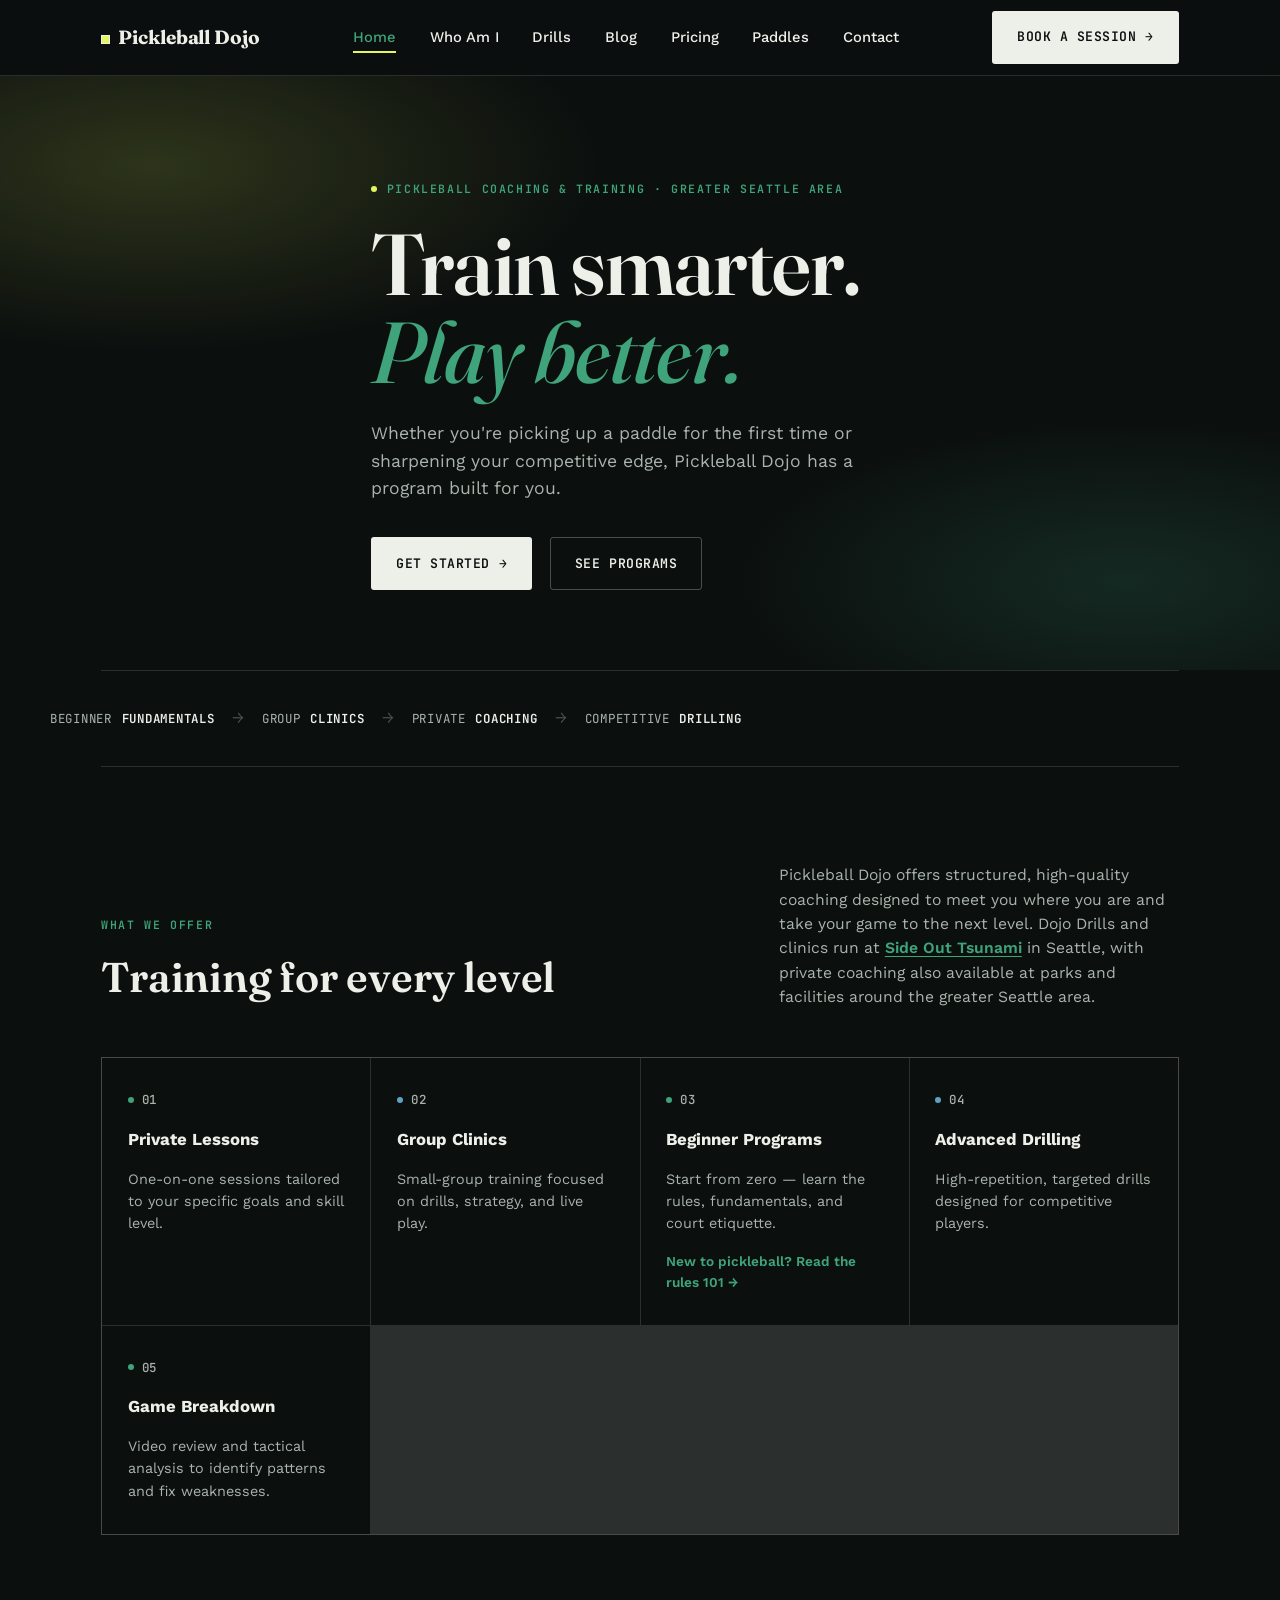
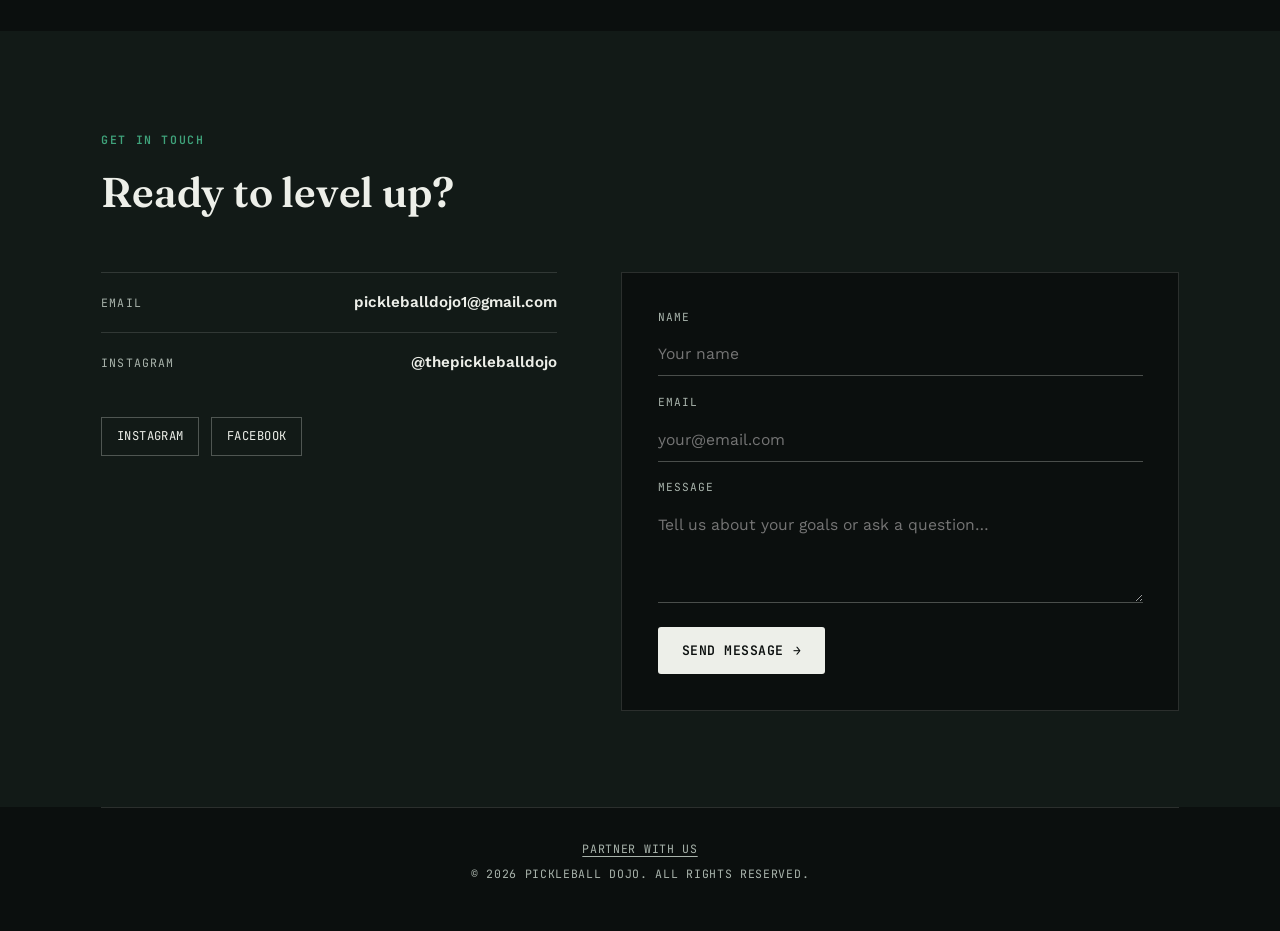
==== commit bf19a573: "Add Greater Seattle Area location to homepage copy and structured data Co-Authored-By: Claude Sonnet" ====
--- a/index.html
+++ b/index.html
@@ -3,8 +3,33 @@
 <head>
   <meta charset="UTF-8" />
   <meta name="viewport" content="width=device-width, initial-scale=1.0" />
-  <meta name="description" content="Pickleball Dojo — expert pickleball coaching and training programs for all skill levels." />
-  <title>Pickleball Dojo</title>
+  <meta name="description" content="Pickleball Dojo — private lessons, group clinics, and the Dojo Drills program with Coach Takato Watanabe, serving the greater Seattle area at Side Out Tsunami and local parks." />
+  <title>Pickleball Dojo — Pickleball Coaching in Seattle, WA</title>
+  <script type="application/ld+json">
+  {
+    "@context": "https://schema.org",
+    "@type": "Person",
+    "name": "Takato Watanabe",
+    "alternateName": "Pickleball Dojo",
+    "jobTitle": "Pickleball Coach",
+    "url": "https://pickleballdojo1-del.github.io/dojo-website/",
+    "worksFor": {
+      "@type": "Organization",
+      "name": "Side Out Tsunami",
+      "url": "https://sideouttsunami.com/"
+    },
+    "areaServed": {
+      "@type": "Place",
+      "name": "Greater Seattle Area, WA"
+    },
+    "sameAs": [
+      "https://www.instagram.com/thepickleballdojo/",
+      "https://open.substack.com/pub/thepickleballdojo",
+      "https://linktr.ee/pickleballdojo",
+      "https://sideouttsunami.com/team/takato-watanabe"
+    ]
+  }
+  </script>
   <link rel="preconnect" href="https://fonts.googleapis.com">
   <link rel="preconnect" href="https://fonts.gstatic.com" crossorigin>
   <link href="https://fonts.googleapis.com/css2?family=Fraunces:ital,opsz,wght@0,9..144,500;0,9..144,600;0,9..144,700;1,9..144,500&family=Work+Sans:wght@400;500;600;700&family=JetBrains+Mono:wght@500;600&display=swap" rel="stylesheet">
@@ -37,7 +62,7 @@
   <section class="hero" id="home">
     <div class="hero-split" aria-hidden="true"></div>
     <div class="wrap hero-grid">
-      <div class="hero-eyebrow-row"><span class="dot"></span><span class="eyebrow">Pickleball Coaching &amp; Training</span></div>
+      <div class="hero-eyebrow-row"><span class="dot"></span><span class="eyebrow">Pickleball Coaching &amp; Training · Greater Seattle Area</span></div>
       <h1>Train smarter.<br><em>Play better.</em></h1>
       <p class="lede">
         <!-- TODO: Replace with your real tagline/description -->
@@ -71,7 +96,7 @@
           <h2>Training for every level</h2>
         </div>
         <p>
-          Pickleball Dojo offers structured, high-quality coaching designed to meet you where you are and take your game to the next level. All programs run at <a href="https://sideouttsunami.com/" target="_blank" rel="noopener" class="inline-link">Side Out Tsunami</a>.
+          Pickleball Dojo offers structured, high-quality coaching designed to meet you where you are and take your game to the next level. Dojo Drills and clinics run at <a href="https://sideouttsunami.com/" target="_blank" rel="noopener" class="inline-link">Side Out Tsunami</a> in Seattle, with private coaching also available at parks and facilities around the greater Seattle area.
         </p>
       </div>
     </div>
--- a/style.css
+++ b/style.css
@@ -559,3 +559,29 @@
   font-weight: 600;
 }
 .inline-link:hover { color: var(--optic); }
+
+/* ============================================================
+   Gear discounts list (Pricing page)
+   ============================================================ */
+.discounts { border-top: 1px solid var(--line); margin-top: 0.5rem; }
+.discount-row {
+  display: flex;
+  justify-content: space-between;
+  align-items: center;
+  gap: 1rem;
+  flex-wrap: wrap;
+  padding: 1.1rem 0;
+  border-bottom: 1px solid var(--line);
+}
+.discount-row .offer { font-size: 0.95rem; }
+.discount-row .offer b { font-weight: 700; }
+.discount-row .code {
+  font-family: var(--mono);
+  font-size: 0.78rem;
+  letter-spacing: 0.04em;
+  text-transform: uppercase;
+  border: 1px solid var(--line-strong);
+  padding: 0.35rem 0.7rem;
+  color: var(--court-green);
+  white-space: nowrap;
+}
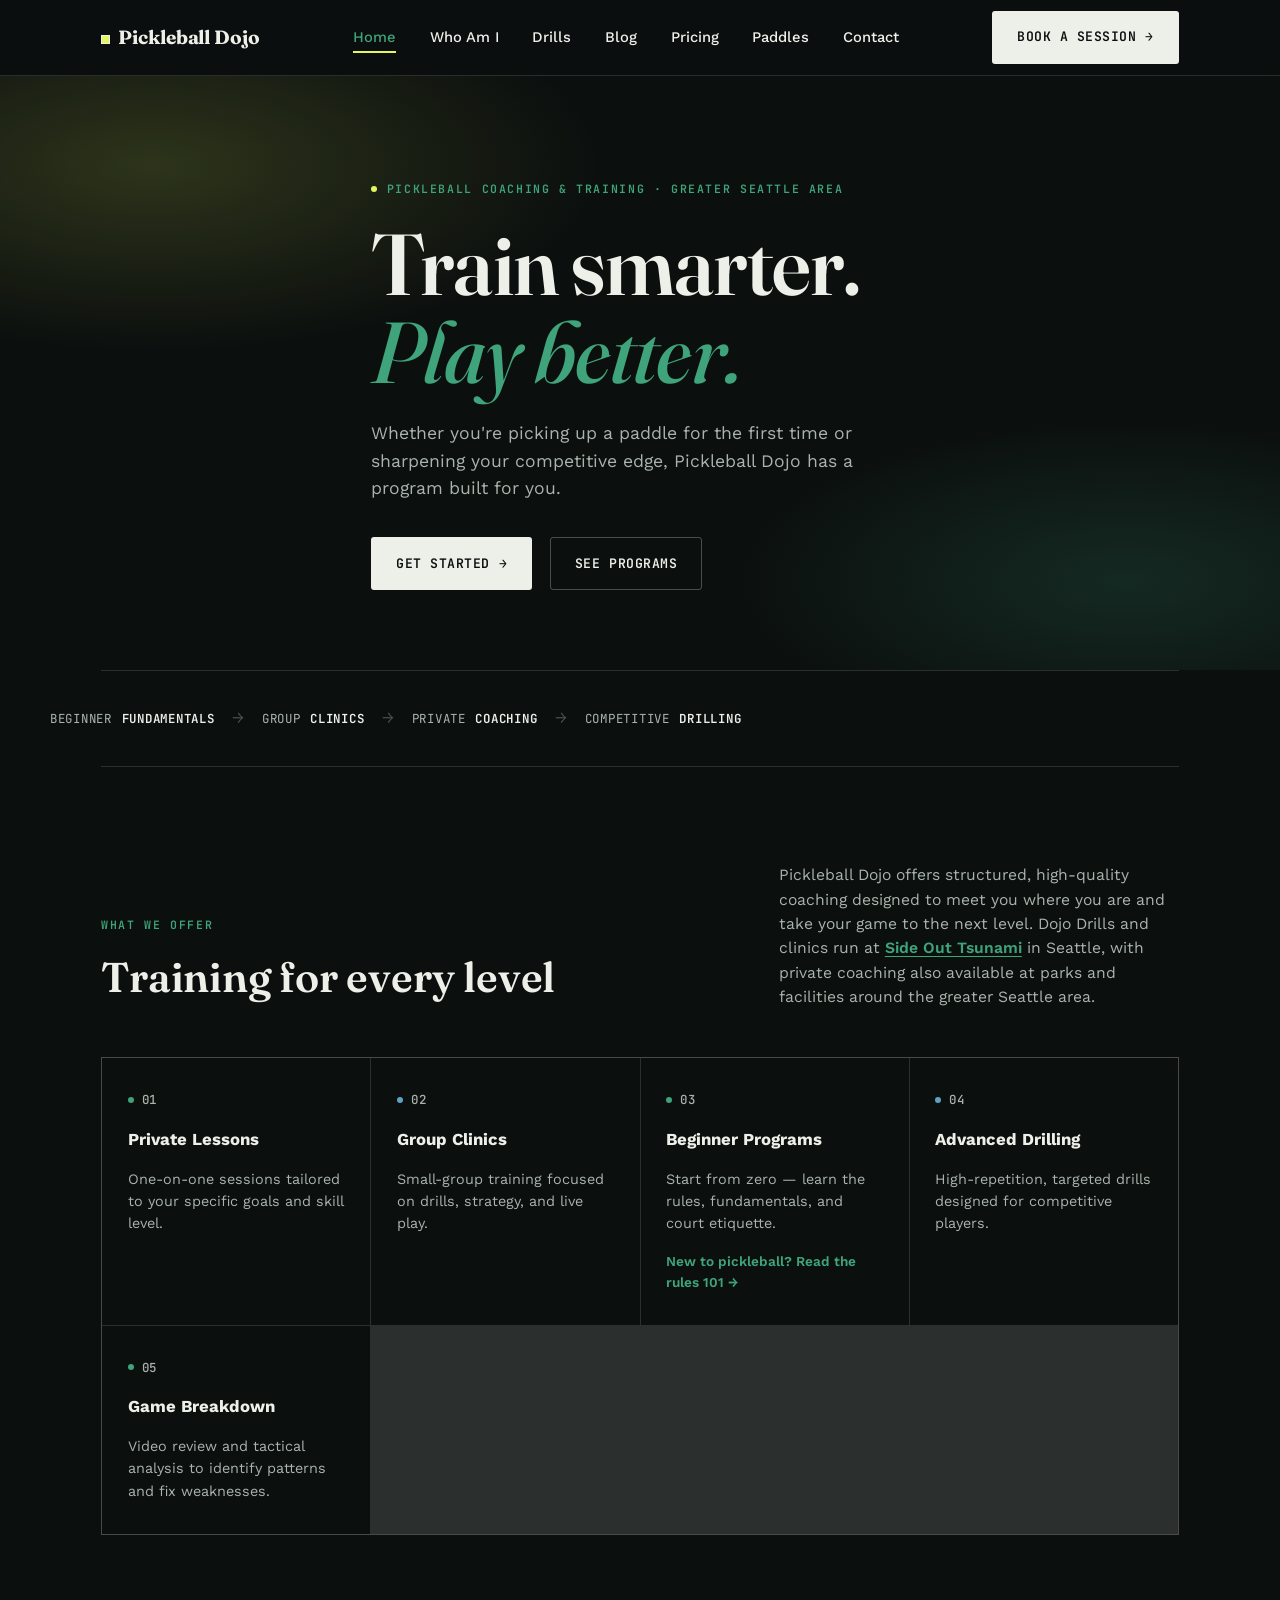
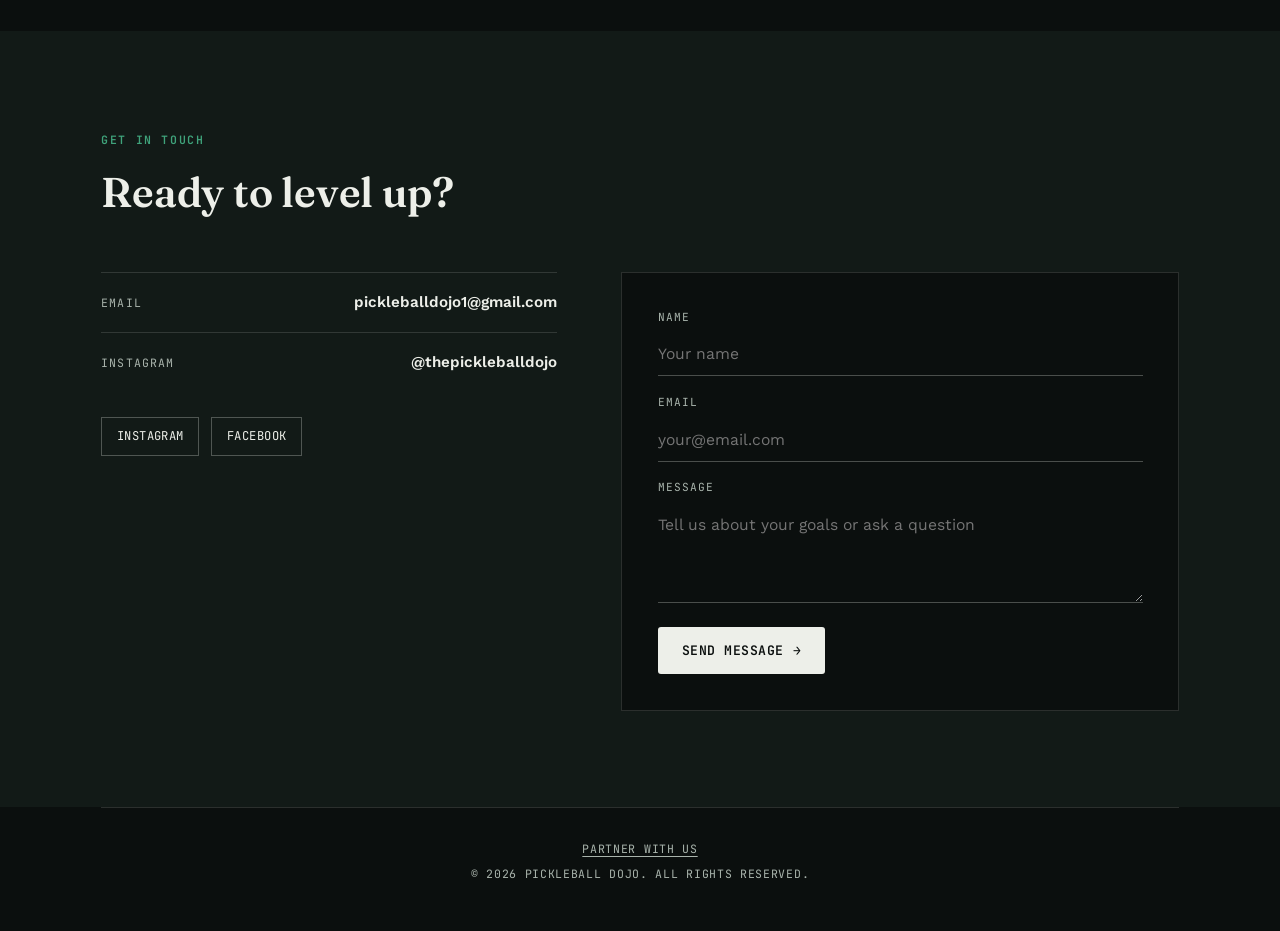
==== commit 6f9e52ff: "Remove ellipsis from contact form placeholder text Co-Authored-By: Claude Sonnet 5 <noreply@anthropi" ====
--- a/index.html
+++ b/index.html
@@ -162,7 +162,7 @@
         <form action="https://formspree.io/f/REPLACE_ME" method="POST">
           <div class="field"><label for="name">Name</label><input id="name" name="name" type="text" placeholder="Your name" required /></div>
           <div class="field"><label for="email">Email</label><input id="email" name="email" type="email" placeholder="your@email.com" required /></div>
-          <div class="field"><label for="message">Message</label><textarea id="message" name="message" placeholder="Tell us about your goals or ask a question…" required></textarea></div>
+          <div class="field"><label for="message">Message</label><textarea id="message" name="message" placeholder="Tell us about your goals or ask a question" required></textarea></div>
           <button class="btn btn-primary" type="submit">Send message <span class="arrow">→</span></button>
         </form>
       </div>
--- a/style.css
+++ b/style.css
@@ -540,6 +540,7 @@
   margin-bottom: 0.3rem;
 }
 .pinned-resource h3 { font-size: 1.05rem; font-weight: 700; font-family: var(--body); }
+.pinned-resource p { font-size: 0.9rem; color: var(--ink-soft); margin-top: 0.4rem; max-width: 46ch; }
 .pinned-resource .cta-link {
   color: var(--court-green);
   font-weight: 600;
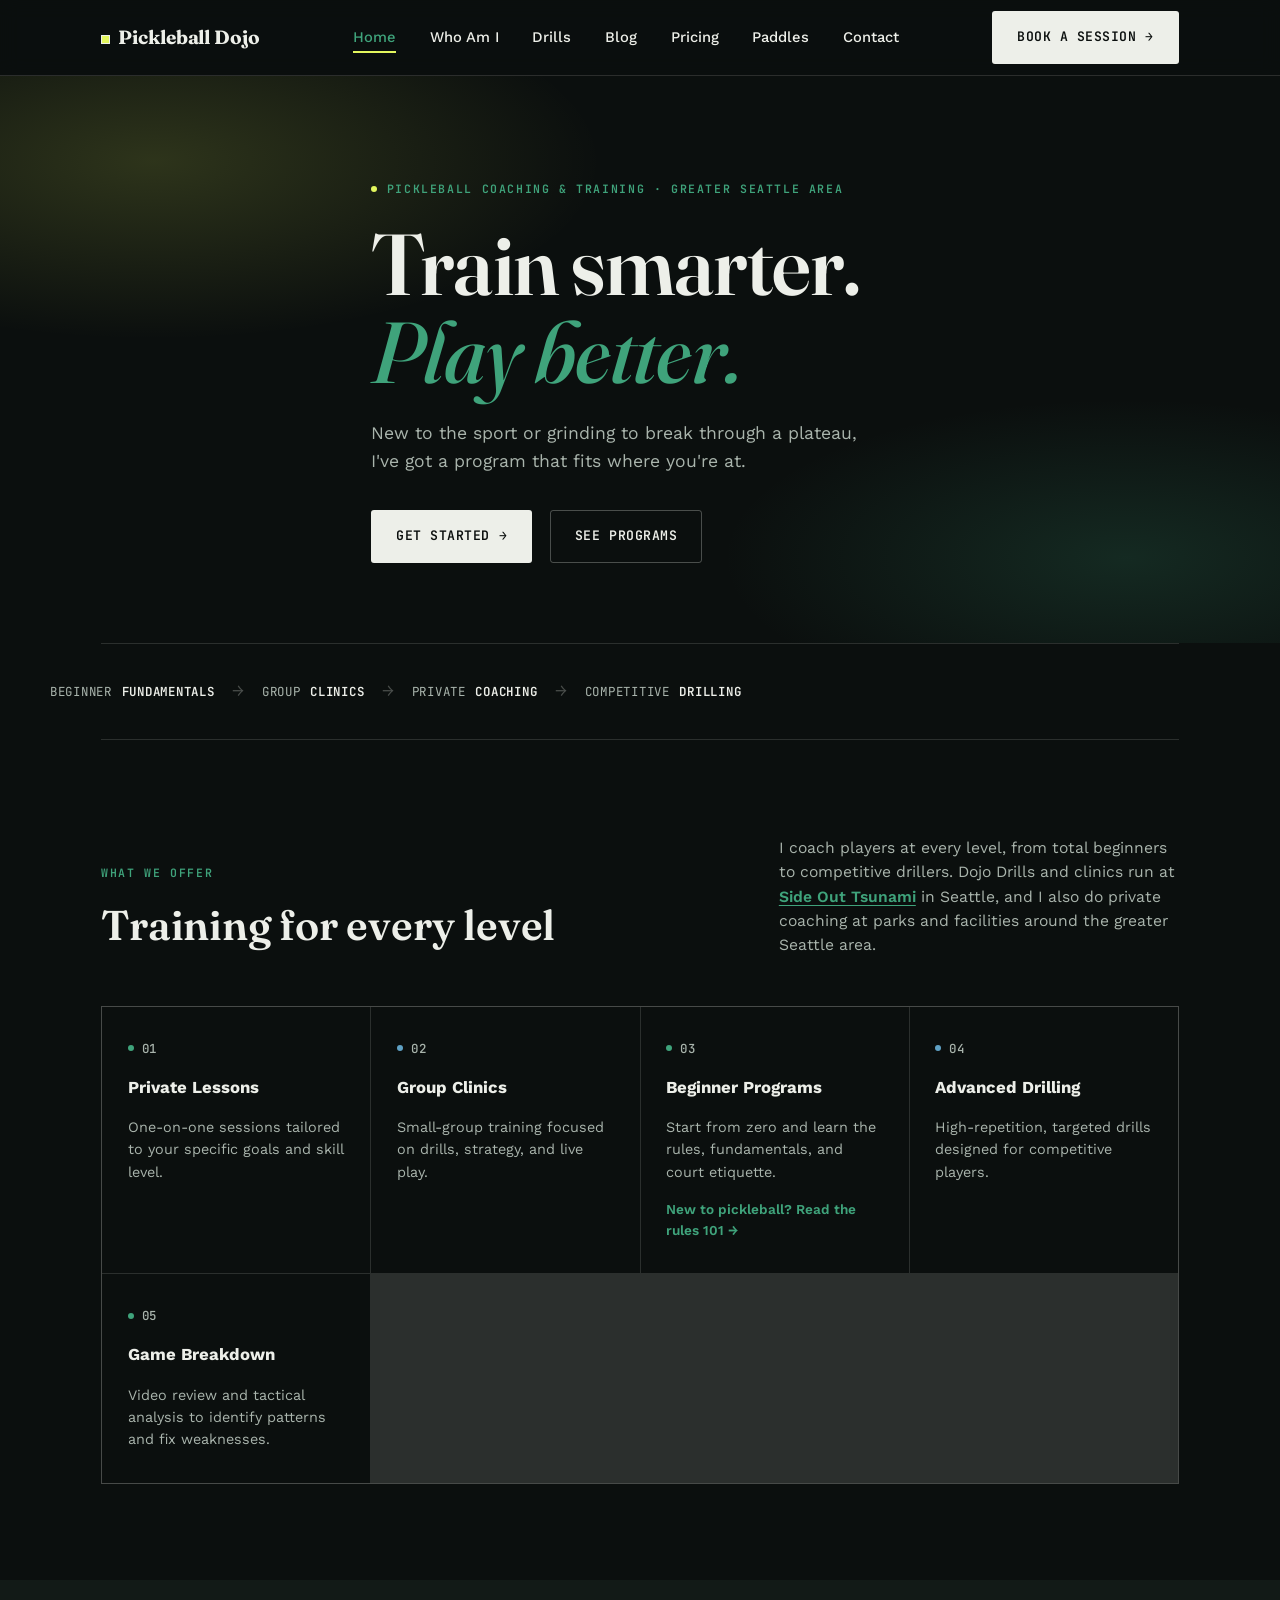
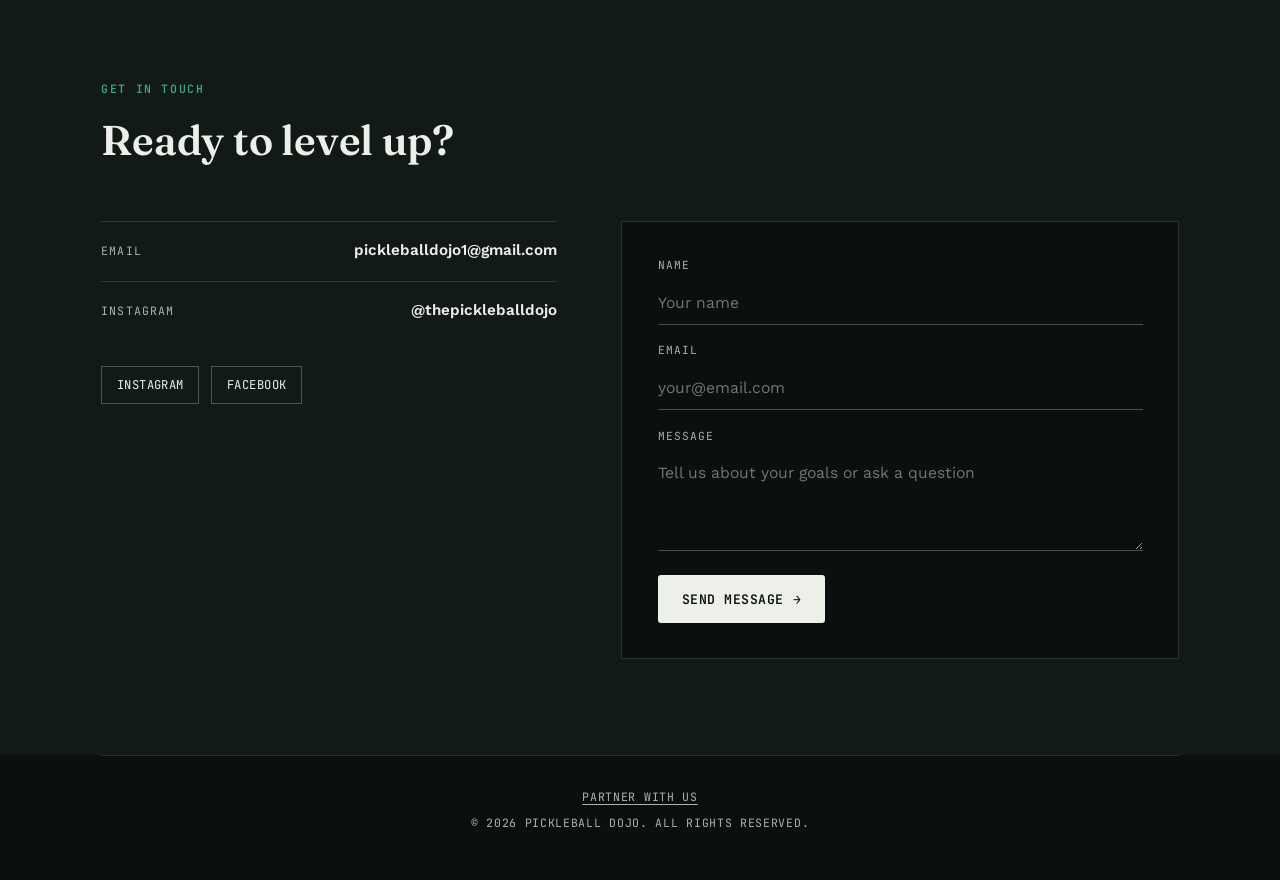
==== commit 58cdc1fa: "Remove all em dashes site-wide, rewrite copy to sound more natural Titles now use a pipe separator i" ====
--- a/index.html
+++ b/index.html
@@ -3,8 +3,8 @@
 <head>
   <meta charset="UTF-8" />
   <meta name="viewport" content="width=device-width, initial-scale=1.0" />
-  <meta name="description" content="Pickleball Dojo — private lessons, group clinics, and the Dojo Drills program with Coach Takato Watanabe, serving the greater Seattle area at Side Out Tsunami and local parks." />
-  <title>Pickleball Dojo — Pickleball Coaching in Seattle, WA</title>
+  <meta name="description" content="Private lessons, group clinics, and the Dojo Drills program with Coach Takato Watanabe. Serving the greater Seattle area at Side Out Tsunami and local parks." />
+  <title>Pickleball Dojo | Pickleball Coaching in Seattle, WA</title>
   <script type="application/ld+json">
   {
     "@context": "https://schema.org",
@@ -58,7 +58,7 @@
   </header>
 
   <!-- ===== HERO ===== -->
-  <!-- TODO: "Get started" and the nav "Book a session" button both link to your CourtReserve public booking page — update the URL here and in nav-cta if it ever changes. -->
+  <!-- TODO: "Get started" and the nav "Book a session" button both link to your CourtReserve public booking page, update the URL here and in nav-cta if it ever changes. -->
   <section class="hero" id="home">
     <div class="hero-split" aria-hidden="true"></div>
     <div class="wrap hero-grid">
@@ -66,7 +66,7 @@
       <h1>Train smarter.<br><em>Play better.</em></h1>
       <p class="lede">
         <!-- TODO: Replace with your real tagline/description -->
-        Whether you're picking up a paddle for the first time or sharpening your competitive edge, Pickleball Dojo has a program built for you.
+        New to the sport or grinding to break through a plateau, I've got a program that fits where you're at.
       </p>
       <div class="hero-actions">
         <a href="https://app.courtreserve.com/Online/publicbookings/16870/landing" target="_blank" rel="noopener" class="btn btn-primary">Get started <span class="arrow">→</span></a>
@@ -96,7 +96,7 @@
           <h2>Training for every level</h2>
         </div>
         <p>
-          Pickleball Dojo offers structured, high-quality coaching designed to meet you where you are and take your game to the next level. Dojo Drills and clinics run at <a href="https://sideouttsunami.com/" target="_blank" rel="noopener" class="inline-link">Side Out Tsunami</a> in Seattle, with private coaching also available at parks and facilities around the greater Seattle area.
+          I coach players at every level, from total beginners to competitive drillers. Dojo Drills and clinics run at <a href="https://sideouttsunami.com/" target="_blank" rel="noopener" class="inline-link">Side Out Tsunami</a> in Seattle, and I also do private coaching at parks and facilities around the greater Seattle area.
         </p>
       </div>
     </div>
@@ -115,7 +115,7 @@
         <div class="card">
           <span class="tile"><span class="dot"></span>03</span>
           <h3>Beginner Programs</h3>
-          <p>Start from zero — learn the rules, fundamentals, and court etiquette.</p>
+          <p>Start from zero and learn the rules, fundamentals, and court etiquette.</p>
           <a href="https://thepickleballdojo.substack.com/p/rules-of-pickleball" target="_blank" rel="noopener" class="read-more">New to pickleball? Read the rules 101 →</a>
         </div>
         <div class="card">
